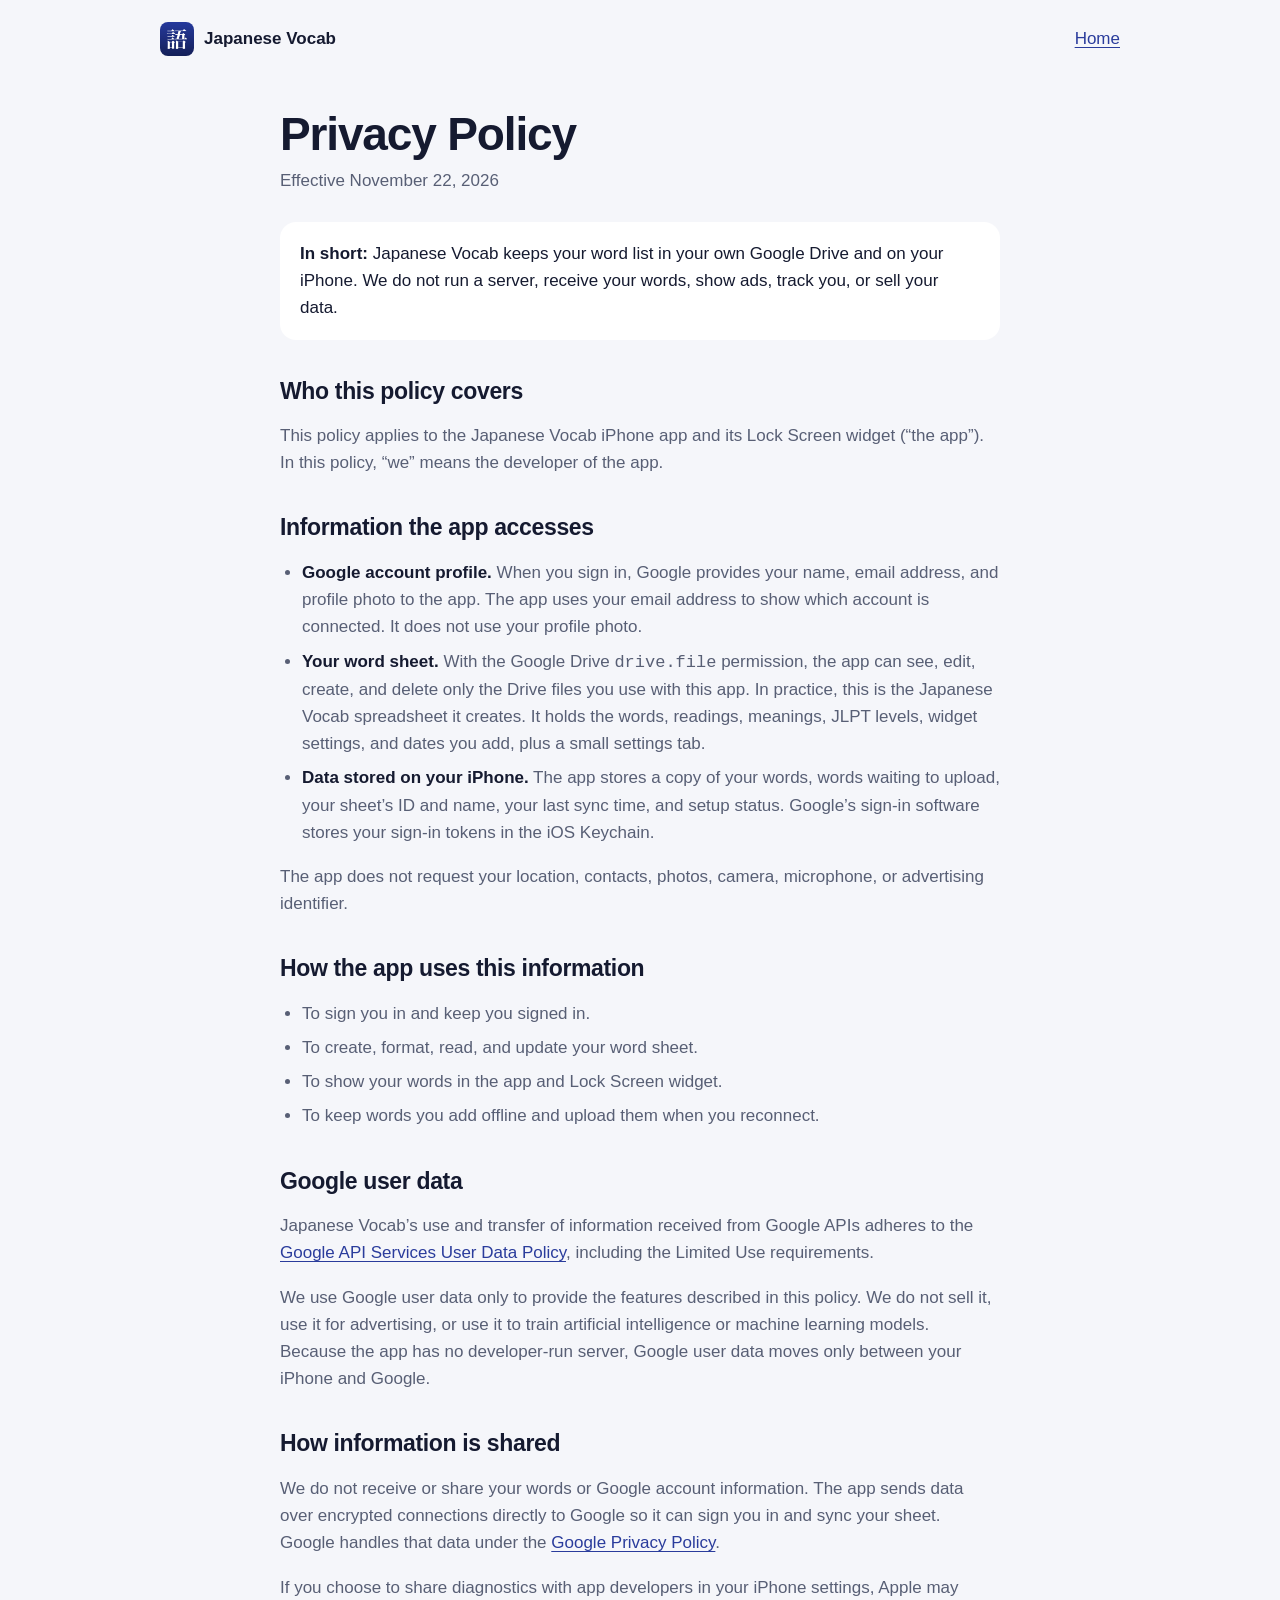
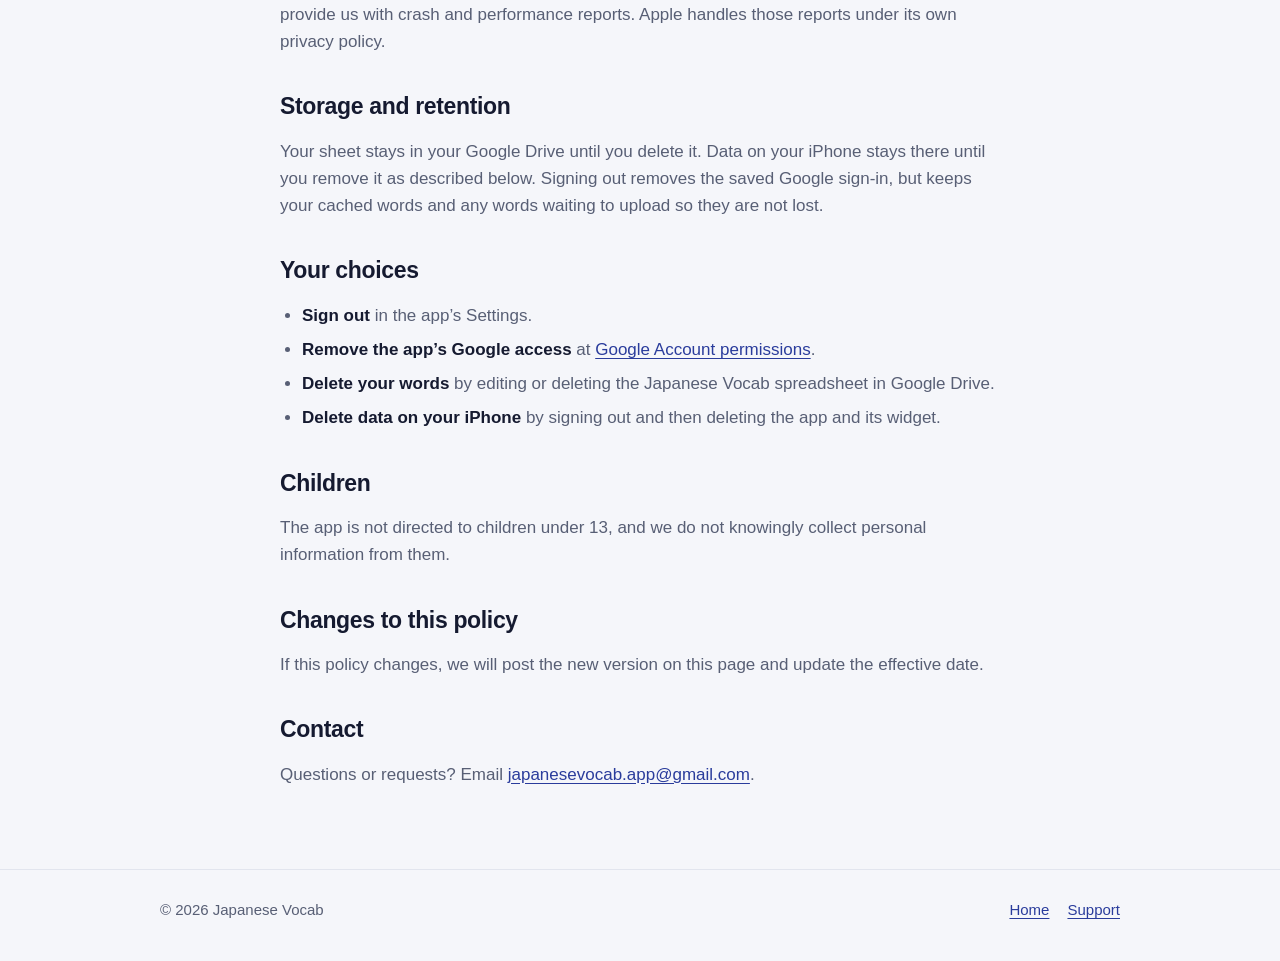
==== privacy.html @ 2d0d0987 "Add Japanese Vocab home page and privacy policy Co-Authored-By: Claude Opus 5.5 <noreply@anthropic.c" ====
<!doctype html>
<html lang="en">
<head>
  <meta charset="utf-8">
  <meta name="viewport" content="width=device-width, initial-scale=1">
  <title>Privacy Policy | Japanese Vocab</title>
  <meta name="description" content="How the Japanese Vocab iPhone app accesses, uses, stores, and shares your information.">
  <link rel="icon" href="icon.png">
  <link rel="stylesheet" href="style.css">
</head>
<body>
  <header>
    <div class="wrap bar">
      <a class="brand" href="index.html"><img src="icon.png" alt="">Japanese Vocab</a>
      <a href="index.html">Home</a>
    </div>
  </header>

  <main class="narrow policy">
    <h1>Privacy Policy</h1>
    <p class="updated">Effective November 22, 2026</p>

    <div class="summary">
      <p><strong>In short:</strong> Japanese Vocab keeps your word list in your own Google Drive and on your iPhone. We do not run a server, receive your words, show ads, track you, or sell your data.</p>
    </div>

    <h2>Who this policy covers</h2>
    <p>This policy applies to the Japanese Vocab iPhone app and its Lock Screen widget (“the app”). In this policy, “we” means the developer of the app.</p>

    <h2>Information the app accesses</h2>
    <ul>
      <li><strong>Google account profile.</strong> When you sign in, Google provides your name, email address, and profile photo to the app. The app uses your email address to show which account is connected. It does not use your profile photo.</li>
      <li><strong>Your word sheet.</strong> With the Google Drive <code>drive.file</code> permission, the app can see, edit, create, and delete only the Drive files you use with this app. In practice, this is the Japanese Vocab spreadsheet it creates. It holds the words, readings, meanings, JLPT levels, widget settings, and dates you add, plus a small settings tab.</li>
      <li><strong>Data stored on your iPhone.</strong> The app stores a copy of your words, words waiting to upload, your sheet’s ID and name, your last sync time, and setup status. Google’s sign-in software stores your sign-in tokens in the iOS Keychain.</li>
    </ul>
    <p>The app does not request your location, contacts, photos, camera, microphone, or advertising identifier.</p>

    <h2>How the app uses this information</h2>
    <ul>
      <li>To sign you in and keep you signed in.</li>
      <li>To create, format, read, and update your word sheet.</li>
      <li>To show your words in the app and Lock Screen widget.</li>
      <li>To keep words you add offline and upload them when you reconnect.</li>
    </ul>

    <h2>Google user data</h2>
    <p>Japanese Vocab’s use and transfer of information received from Google APIs adheres to the <a href="https://developers.google.com/terms/api-services-user-data-policy">Google API Services User Data Policy</a>, including the Limited Use requirements.</p>
    <p>We use Google user data only to provide the features described in this policy. We do not sell it, use it for advertising, or use it to train artificial intelligence or machine learning models. Because the app has no developer-run server, Google user data moves only between your iPhone and Google.</p>

    <h2>How information is shared</h2>
    <p>We do not receive or share your words or Google account information. The app sends data over encrypted connections directly to Google so it can sign you in and sync your sheet. Google handles that data under the <a href="https://policies.google.com/privacy">Google Privacy Policy</a>.</p>
    <p>If you choose to share diagnostics with app developers in your iPhone settings, Apple may provide us with crash and performance reports. Apple handles those reports under its own privacy policy.</p>

    <h2>Storage and retention</h2>
    <p>Your sheet stays in your Google Drive until you delete it. Data on your iPhone stays there until you remove it as described below. Signing out removes the saved Google sign-in, but keeps your cached words and any words waiting to upload so they are not lost.</p>

    <h2>Your choices</h2>
    <ul>
      <li><strong>Sign out</strong> in the app’s Settings.</li>
      <li><strong>Remove the app’s Google access</strong> at <a href="https://myaccount.google.com/permissions">Google Account permissions</a>.</li>
      <li><strong>Delete your words</strong> by editing or deleting the Japanese Vocab spreadsheet in Google Drive.</li>
      <li><strong>Delete data on your iPhone</strong> by signing out and then deleting the app and its widget.</li>
    </ul>

    <h2>Children</h2>
    <p>The app is not directed to children under 13, and we do not knowingly collect personal information from them.</p>

    <h2>Changes to this policy</h2>
    <p>If this policy changes, we will post the new version on this page and update the effective date.</p>

    <h2>Contact</h2>
    <p>Questions or requests? Email <a href="mailto:japanesevocab.app@gmail.com">japanesevocab.app@gmail.com</a>.</p>
  </main>

  <footer>
    <div class="wrap foot">
      <span>© 2026 Japanese Vocab</span>
      <nav>
        <a href="index.html">Home</a>
        <a href="mailto:japanesevocab.app@gmail.com">Support</a>
      </nav>
    </div>
  </footer>
</body>
</html>
---- style.css ----
:root {
  color-scheme: light dark;
  --ground: #f5f6fa;
  --surface: #ffffff;
  --ink: #151a30;
  --muted: #585f75;
  --line: #e2e5ee;
  --accent: #2a3c9c;
  --tint: #e6e9f8;
  --tint-text: #2a3c9c;
  --night: #1b2559;
}

@media (prefers-color-scheme: dark) {
  :root {
    --ground: #0f1222;
    --surface: #1b2035;
    --ink: #f2f4fb;
    --muted: #a8afc6;
    --line: #2b3150;
    --accent: #9daeff;
    --tint: #27316f;
    --tint-text: #d5daf2;
    --night: #27316f;
  }
}

* { box-sizing: border-box; }

body {
  margin: 0;
  background: var(--ground);
  color: var(--ink);
  font-family: -apple-system, BlinkMacSystemFont, "Segoe UI", Roboto, "Hiragino Sans", "Noto Sans JP", sans-serif;
  font-size: 17px;
  line-height: 1.6;
}

a { color: var(--accent); text-underline-offset: 3px; }

.wrap { width: min(100% - 40px, 960px); margin-inline: auto; }
.narrow { width: min(100% - 40px, 720px); margin-inline: auto; }

header { padding: 22px 0; }
.bar { display: flex; align-items: center; justify-content: space-between; gap: 16px; }
.brand { display: inline-flex; align-items: center; gap: 10px; color: inherit; font-weight: 700; text-decoration: none; }
.brand img { width: 34px; height: 34px; border-radius: 8px; }

.hero {
  display: grid;
  grid-template-columns: 1.15fr 0.85fr;
  gap: 48px;
  align-items: center;
  padding: 48px 0 72px;
}
h1 { margin: 0 0 16px; font-size: clamp(38px, 7vw, 60px); line-height: 1.06; letter-spacing: -0.025em; }
.lead { margin: 0 0 22px; max-width: 34em; color: var(--muted); font-size: 20px; line-height: 1.5; }
.status {
  display: inline-block;
  padding: 6px 13px;
  border-radius: 999px;
  background: var(--tint);
  color: var(--tint-text);
  font-size: 15px;
  font-weight: 600;
}

.phone {
  width: min(100%, 300px);
  margin-inline: auto;
  padding: 44px 24px 38px;
  border-radius: 38px;
  background: var(--night);
  color: #fff;
  text-align: center;
}
.time { font-size: 62px; font-weight: 650; line-height: 1; letter-spacing: -0.02em; }
.date { margin-bottom: 6px; font-size: 14px; opacity: 0.82; }
.widget {
  margin-top: 28px;
  padding: 12px 15px;
  border-radius: 16px;
  background: rgb(255 255 255 / 0.16);
  text-align: left;
  line-height: 1.25;
}
.widget strong { display: block; font-family: "Hiragino Mincho ProN", "Noto Serif JP", serif; font-size: 25px; }
.widget span { display: block; font-size: 14px; }

section { padding: 56px 0; border-top: 1px solid var(--line); }
h2 { margin: 0 0 22px; font-size: 30px; line-height: 1.2; letter-spacing: -0.015em; }
.steps { display: grid; grid-template-columns: repeat(3, 1fr); gap: 28px; margin: 0; padding: 0; list-style: none; }
.steps b { display: block; margin-bottom: 4px; }
.steps p { margin: 0; color: var(--muted); }
.num {
  display: grid;
  place-items: center;
  width: 34px;
  height: 34px;
  margin-bottom: 12px;
  border-radius: 50%;
  background: var(--tint);
  color: var(--tint-text);
  font-weight: 700;
}
.split { display: grid; grid-template-columns: 0.8fr 1.2fr; gap: 36px; }
.split p { margin: 0 0 14px; color: var(--muted); }

.policy { padding: 32px 0 64px; }
.policy h1 { font-size: clamp(34px, 6vw, 46px); margin-bottom: 8px; }
.updated { margin: 0 0 28px; color: var(--muted); }
.policy h2 { margin: 38px 0 10px; font-size: 23px; }
.policy p, .policy li { color: var(--muted); }
.policy strong { color: var(--ink); }
.policy ul { padding-left: 22px; }
.policy li { margin-bottom: 7px; }
.summary { margin-bottom: 8px; padding: 18px 20px; border-radius: 16px; background: var(--surface); }
.summary p { margin: 0; color: var(--ink); }

footer { padding: 28px 0 40px; border-top: 1px solid var(--line); color: var(--muted); font-size: 15px; }
.foot { display: flex; flex-wrap: wrap; justify-content: space-between; gap: 8px 20px; }
.foot nav { display: flex; flex-wrap: wrap; gap: 18px; }

@media (max-width: 720px) {
  .hero { grid-template-columns: 1fr; gap: 36px; padding: 24px 0 52px; }
  .lead { font-size: 18px; }
  .steps, .split { grid-template-columns: 1fr; }
  .split { gap: 4px; }
  section { padding: 42px 0; }
}
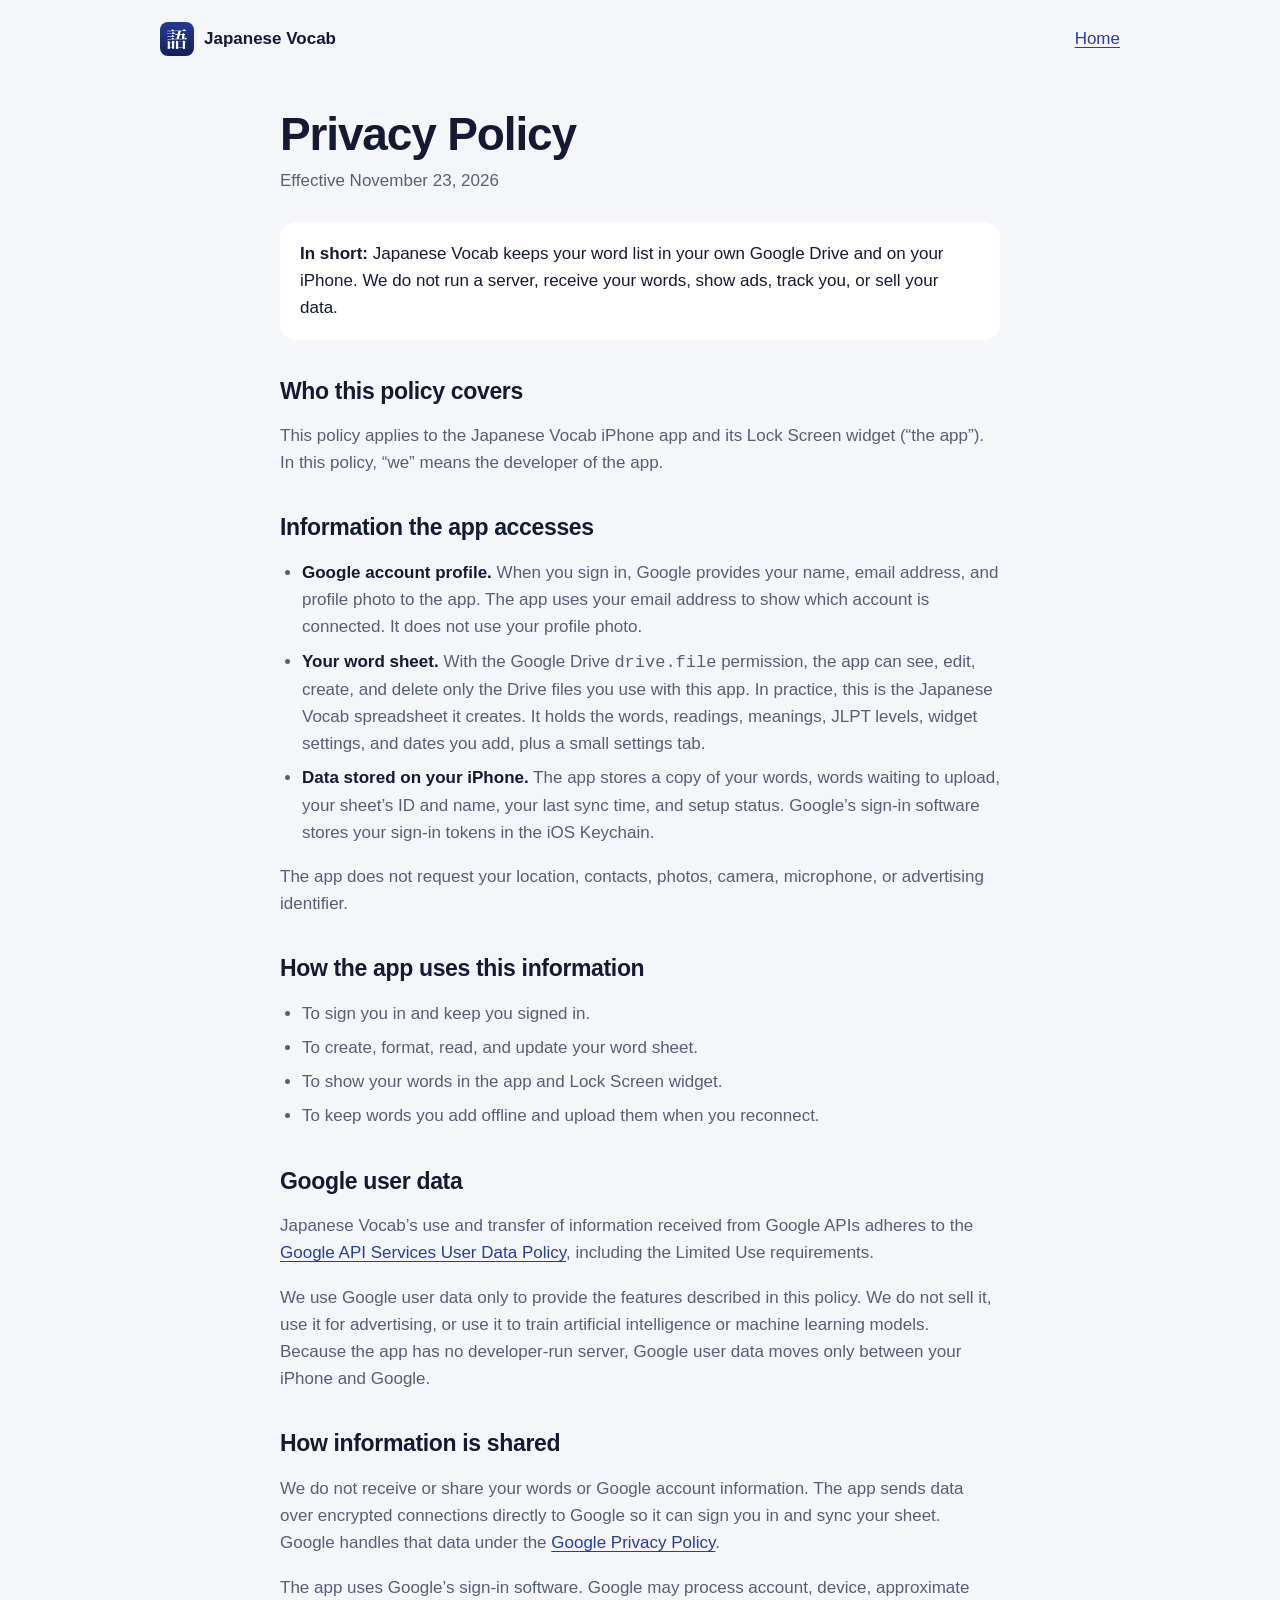
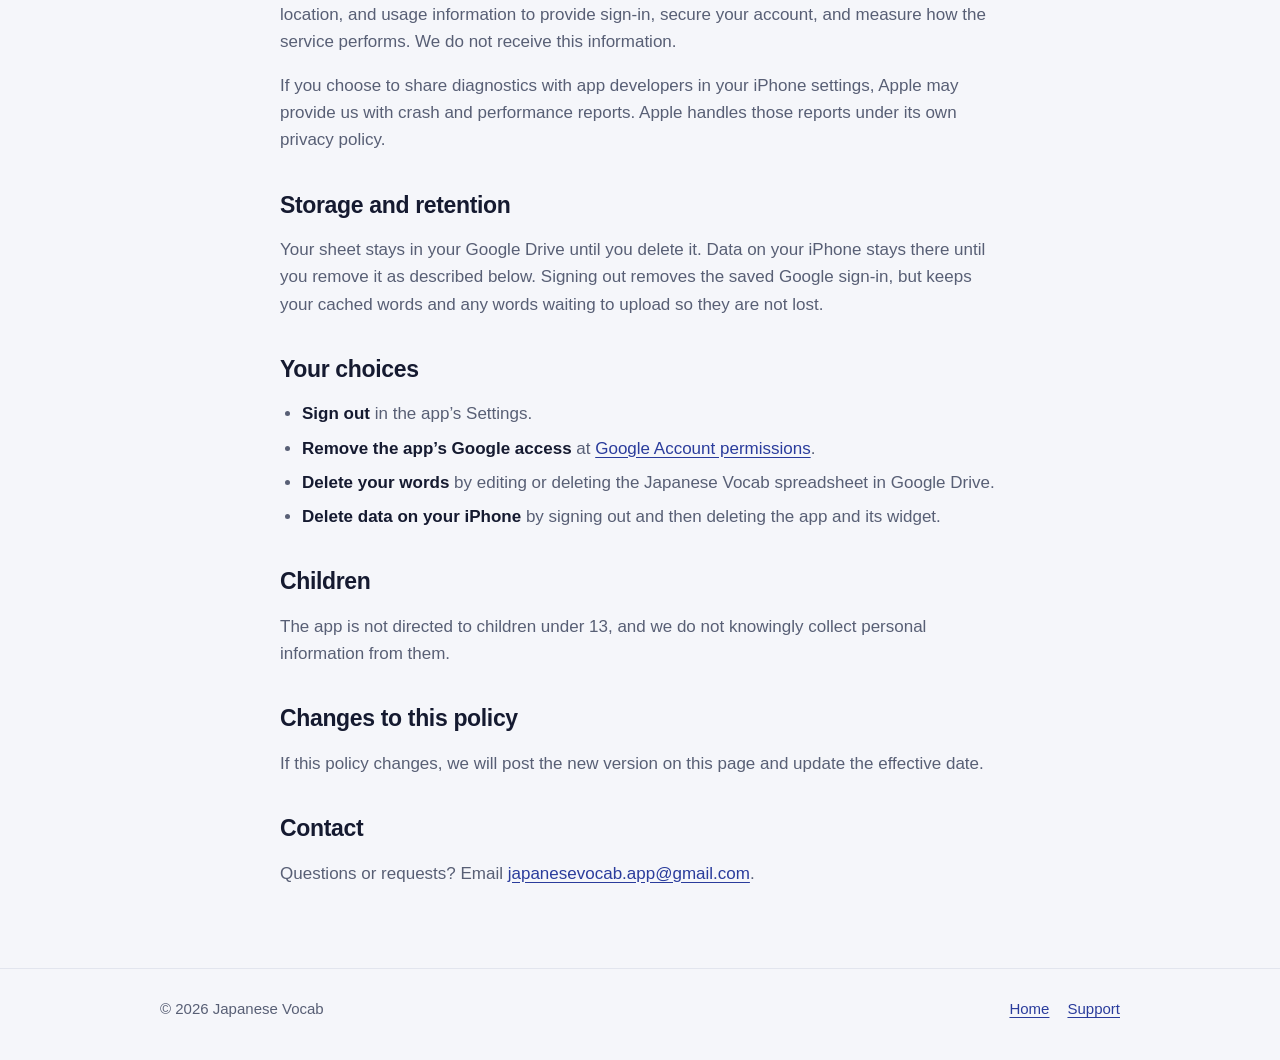
==== commit 8b95e0ff: "Disclose Google sign-in data processing Co-Authored-By: Claude Opus 5.5 <noreply@anthropic.com>" ====
--- a/privacy.html
+++ b/privacy.html
@@ -18,7 +18,7 @@
 
   <main class="narrow policy">
     <h1>Privacy Policy</h1>
-    <p class="updated">Effective November 22, 2026</p>
+    <p class="updated">Effective November 23, 2026</p>
 
     <div class="summary">
       <p><strong>In short:</strong> Japanese Vocab keeps your word list in your own Google Drive and on your iPhone. We do not run a server, receive your words, show ads, track you, or sell your data.</p>
@@ -49,6 +49,7 @@
 
     <h2>How information is shared</h2>
     <p>We do not receive or share your words or Google account information. The app sends data over encrypted connections directly to Google so it can sign you in and sync your sheet. Google handles that data under the <a href="https://policies.google.com/privacy">Google Privacy Policy</a>.</p>
+    <p>The app uses Google’s sign-in software. Google may process account, device, approximate location, and usage information to provide sign-in, secure your account, and measure how the service performs. We do not receive this information.</p>
     <p>If you choose to share diagnostics with app developers in your iPhone settings, Apple may provide us with crash and performance reports. Apple handles those reports under its own privacy policy.</p>
 
     <h2>Storage and retention</h2>
--- a/style.css
+++ b/style.css
@@ -65,27 +65,119 @@
   font-weight: 600;
 }
 
-.phone {
-  width: min(100%, 300px);
-  margin-inline: auto;
-  padding: 44px 24px 38px;
-  border-radius: 38px;
-  background: var(--night);
+.showcase {
+  position: relative;
+  display: grid;
+  place-items: center;
+  isolation: isolate;
+}
+.showcase::before {
+  content: "";
+  position: absolute;
+  z-index: -1;
+  width: 100%;
+  aspect-ratio: 1;
+  border-radius: 50%;
+  background: radial-gradient(circle, rgb(122 91 181 / 0.3), rgb(238 154 140 / 0.12) 45%, transparent 70%);
+}
+.device {
+  container-type: inline-size;
+  width: min(100%, 310px);
+  aspect-ratio: 390 / 820;
+  padding: 8px;
+  border: 3px solid transparent;
+  border-radius: 54px;
+  background:
+    linear-gradient(#08090d, #08090d) padding-box,
+    linear-gradient(140deg, #9a9eab, #3a3c47 22%, #24262f 55%, #4a4c58 85%, #a0a4b0) border-box;
+  box-shadow:
+    0 2px 4px rgb(15 18 40 / 0.2),
+    0 18px 36px rgb(15 18 40 / 0.2),
+    0 44px 80px rgb(42 47 134 / 0.28);
+}
+.screen {
+  position: relative;
+  height: 100%;
+  overflow: hidden;
+  border-radius: 44px;
+  background: #0d1238;
   color: #fff;
   text-align: center;
 }
-.time { font-size: 62px; font-weight: 650; line-height: 1; letter-spacing: -0.02em; }
-.date { margin-bottom: 6px; font-size: 14px; opacity: 0.82; }
+.wallpaper { position: absolute; inset: 0; width: 100%; height: 100%; }
+.island {
+  position: absolute;
+  top: 3.6cqw;
+  left: 50%;
+  width: 31cqw;
+  height: 9cqw;
+  border-radius: 99px;
+  background: #000;
+  transform: translateX(-50%);
+}
+.lock { position: absolute; inset: 15.5cqw 6cqw auto; }
+.lock-icon { display: block; width: 5.4cqw; margin: 0 auto 2cqw; fill: #fff; opacity: 0.92; }
+.date { font-size: 5.2cqw; font-weight: 600; line-height: 1.2; opacity: 0.9; }
+.time {
+  margin-top: 0.5cqw;
+  font-size: 25cqw;
+  font-weight: 600;
+  line-height: 1;
+  letter-spacing: -0.025em;
+  font-variant-numeric: tabular-nums;
+  text-shadow: 0 2px 18px rgb(13 18 56 / 0.3);
+}
 .widget {
-  margin-top: 28px;
-  padding: 12px 15px;
-  border-radius: 16px;
-  background: rgb(255 255 255 / 0.16);
+  display: flex;
+  align-items: center;
+  gap: 3.8cqw;
+  width: 72cqw;
+  margin: 4cqw auto 0;
+  padding: 3cqw 4.4cqw;
+  border-radius: 5.5cqw;
+  background: rgb(255 255 255 / 0.17);
+  box-shadow: inset 0 0 0 1px rgb(255 255 255 / 0.2);
+  backdrop-filter: blur(14px) saturate(150%);
+  -webkit-backdrop-filter: blur(14px) saturate(150%);
   text-align: left;
-  line-height: 1.25;
-}
-.widget strong { display: block; font-family: "Hiragino Mincho ProN", "Noto Serif JP", serif; font-size: 25px; }
-.widget span { display: block; font-size: 14px; }
+}
+.widget strong {
+  font-family: "Hiragino Mincho ProN", "Noto Serif JP", serif;
+  font-size: 10.4cqw;
+  font-weight: 600;
+  line-height: 1.1;
+}
+.gloss { display: grid; gap: 0.4cqw; font-size: 3.9cqw; line-height: 1.25; }
+.gloss b { font-weight: 600; }
+.gloss span { opacity: 0.85; }
+.quick {
+  position: absolute;
+  inset: auto 7cqw 7.5cqw;
+  display: flex;
+  justify-content: space-between;
+}
+.quick span {
+  display: grid;
+  place-items: center;
+  width: 13.5cqw;
+  height: 13.5cqw;
+  border-radius: 50%;
+  background: rgb(255 255 255 / 0.18);
+  box-shadow: inset 0 0 0 1px rgb(255 255 255 / 0.14);
+  backdrop-filter: blur(12px);
+  -webkit-backdrop-filter: blur(12px);
+}
+.quick svg { width: 6cqw; fill: #fff; }
+.home-bar {
+  position: absolute;
+  bottom: 2.2cqw;
+  left: 50%;
+  width: 36cqw;
+  height: 1.35cqw;
+  border-radius: 99px;
+  background: #fff;
+  transform: translateX(-50%);
+}
 
 section { padding: 56px 0; border-top: 1px solid var(--line); }
 h2 { margin: 0 0 22px; font-size: 30px; line-height: 1.2; letter-spacing: -0.015em; }
